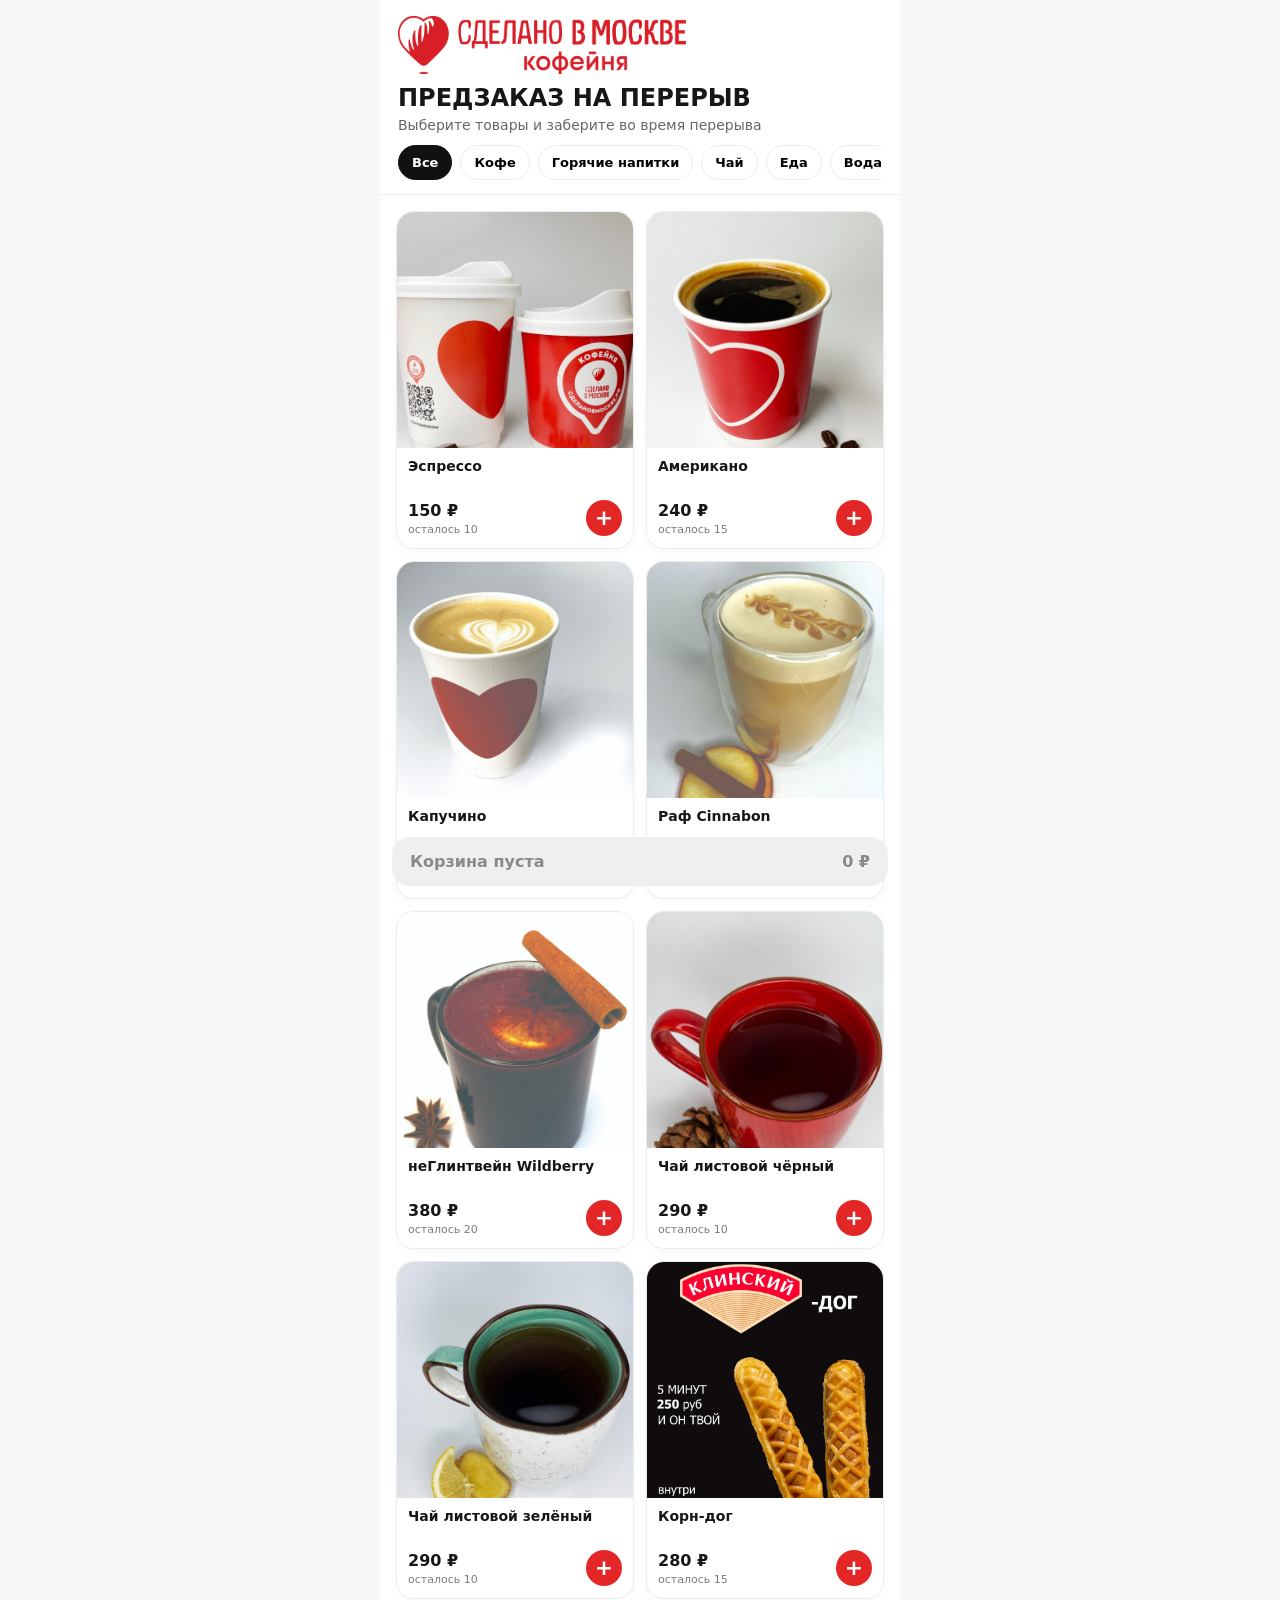
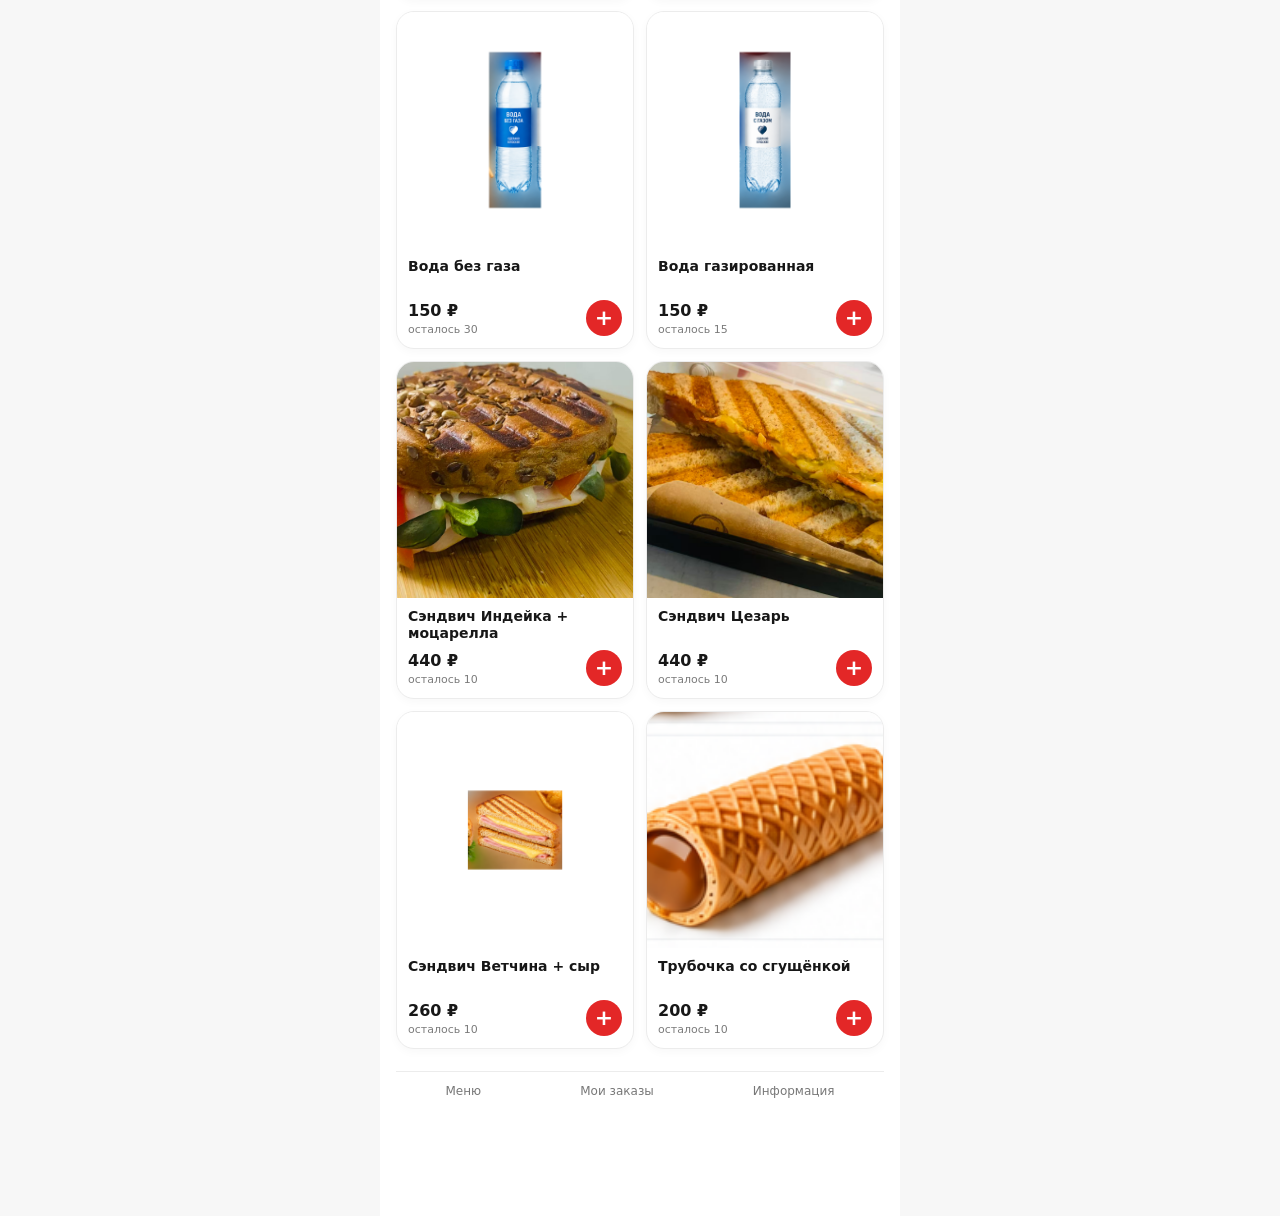
==== index.html @ 0ff58610 "Add files via upload" ====
<!doctype html>
<html lang="ru">
<head>
  <meta charset="utf-8">
  <meta name="viewport" content="width=device-width,initial-scale=1,viewport-fit=cover">
  <meta name="theme-color" content="#ffffff">
  <title>Сделано в Москве — предзаказ</title>
  <link rel="stylesheet" href="styles.css">
</head>
<body>
  <main class="app">
    <header class="header">
      <div class="brand">
        <img class="brand-logo" src="assets/brand/logo.jpg" alt="Сделано в Москве кофейня">
      </div>
      <h1>ПРЕДЗАКАЗ НА ПЕРЕРЫВ</h1>
      <p class="hero-copy">Выберите товары и заберите во время перерыва</p>
      <div class="chips" id="chips"></div>
    </header>

    <section class="menu">
      <div class="grid" id="menu"></div>
      <nav class="bottom-nav">
        <span>Меню</span><span>Мои заказы</span><span>Информация</span>
      </nav>
    </section>

    <button class="cartbar empty" id="cartbar">
      <span>Корзина пуста</span><span>0 ₽</span>
    </button>
  </main>

  <div class="overlay" id="overlay">
    <div class="sheet" id="sheetContent"></div>
  </div>

  <script src="data.js"></script>
  <script src="app.js"></script>
</body>
</html>
---- styles.css ----
:root{
  --red:#e32727;
  --red-dark:#c71818;
  --ink:#171717;
  --muted:#7b7b7b;
  --line:#ececec;
  --bg:#f7f7f7;
  --card:#ffffff;
}
*{box-sizing:border-box}
body{
  margin:0;
  font-family:Inter,ui-sans-serif,system-ui,-apple-system,BlinkMacSystemFont,"Segoe UI",sans-serif;
  color:var(--ink);
  background:var(--bg);
}
button,input{font:inherit}
.app{
  width:min(100%,520px);
  min-height:100vh;
  margin:0 auto;
  background:#fff;
  padding-bottom:100px;
}
.header{
  position:sticky;top:0;z-index:20;
  background:rgba(255,255,255,.96);
  backdrop-filter:blur(12px);
  border-bottom:1px solid var(--line);
  padding:16px 18px 12px;
}
.brand{display:flex;align-items:center;gap:10px;margin-bottom:10px}.brand-logo{display:block;width:min(290px,78%);height:58px;object-fit:contain;object-position:left center}
.brand-mark{
  width:42px;height:42px;border-radius:50%;
  background:var(--red);color:#fff;
  display:grid;place-items:center;
  font-weight:900;font-size:18px;
}
.brand-title{font-size:17px;font-weight:900;line-height:1.05}
.brand-sub{font-size:11px;color:var(--muted);margin-top:3px}
h1{font-size:24px;line-height:1.05;margin:12px 0 6px}
.hero-copy{font-size:14px;color:#666;margin:0 0 12px}
.chips{
  display:flex;gap:8px;overflow:auto;padding-bottom:2px;scrollbar-width:none
}
.chips::-webkit-scrollbar{display:none}
.chip{
  border:1px solid var(--line);background:#fff;border-radius:999px;
  padding:9px 13px;white-space:nowrap;font-size:13px;font-weight:700;cursor:pointer
}
.chip.active{background:#111;color:#fff;border-color:#111}
.menu{padding:16px}
.section-title{font-size:15px;font-weight:900;margin:8px 0 10px}
.grid{display:grid;grid-template-columns:1fr 1fr;gap:12px}
.card{
  border:1px solid var(--line);
  border-radius:18px;
  background:#fff;
  overflow:hidden;
  box-shadow:0 3px 10px rgba(0,0,0,.03);
  min-width:0;
}
.photo{
  aspect-ratio:1/1;
  width:100%;
  object-fit:cover;
  background:#fff;
  display:block;
}
.card-body{padding:10px 11px 12px}
.card-name{
  font-size:14px;font-weight:800;line-height:1.2;min-height:34px
}
.card-meta{display:flex;justify-content:space-between;align-items:end;gap:8px;margin-top:8px}
.price{font-weight:900;font-size:16px}
.stock{font-size:11px;color:var(--muted);margin-top:3px}
.stock.low{color:#d17b00;font-weight:700}
.stock.zero{color:var(--red);font-weight:800}
.add{
  width:36px;height:36px;border-radius:50%;border:0;
  background:var(--red);color:#fff;font-size:22px;line-height:1;
  cursor:pointer;font-weight:700;
}
.add:disabled{background:#ddd;color:#999;cursor:not-allowed}
.cartbar{
  position:fixed;left:50%;bottom:14px;transform:translateX(-50%);
  width:min(calc(100% - 24px),496px);
  background:var(--red);color:#fff;border:0;border-radius:18px;
  padding:15px 18px;z-index:25;
  display:flex;justify-content:space-between;align-items:center;
  font-weight:900;box-shadow:0 10px 30px rgba(227,39,39,.28);
  cursor:pointer;
}
.cartbar.empty{background:#efefef;color:#8a8a8a;box-shadow:none;cursor:default}
.overlay{
  position:fixed;inset:0;background:rgba(0,0,0,.45);z-index:40;
  display:none;align-items:flex-end;justify-content:center
}
.overlay.open{display:flex}
.sheet{
  width:min(100%,520px);max-height:88vh;overflow:auto;
  background:#fff;border-radius:24px 24px 0 0;padding:18px
}
.sheet-head{display:flex;justify-content:space-between;align-items:center}
.sheet h2{margin:0;font-size:22px}
.close{
  border:0;background:#f2f2f2;width:36px;height:36px;border-radius:50%;cursor:pointer
}
.cart-item{display:grid;grid-template-columns:1fr auto;gap:10px;padding:12px 0;border-bottom:1px solid var(--line)}
.qty{display:flex;align-items:center;gap:8px}
.qty button{width:30px;height:30px;border-radius:50%;border:1px solid var(--line);background:#fff;cursor:pointer}
.total{display:flex;justify-content:space-between;font-size:20px;font-weight:900;padding:16px 0}
.primary{
  width:100%;border:0;border-radius:15px;background:var(--red);color:#fff;
  padding:14px 16px;font-weight:900;cursor:pointer
}
.note{
  margin-top:12px;padding:12px;border-radius:14px;background:#fff5f5;
  color:#6d3535;font-size:12px;line-height:1.4
}
.success{padding:16px 0;text-align:center}
.order-number{font-size:42px;font-weight:1000;color:var(--red);margin:12px 0}
.bottom-nav{
  display:flex;justify-content:space-around;padding:12px 0 2px;margin-top:22px;border-top:1px solid var(--line);color:#777;font-size:12px
}

/* admin */
.admin-wrap{width:min(100%,900px);margin:0 auto;padding:18px}
.admin-header{display:flex;justify-content:space-between;align-items:center;gap:16px;margin-bottom:18px}
.admin-header h1{margin:0}
.admin-grid{display:grid;grid-template-columns:repeat(auto-fit,minmax(280px,1fr));gap:12px}
.admin-card{background:#fff;border:1px solid var(--line);border-radius:16px;padding:14px}
.admin-card.off{opacity:.55}
.admin-top{display:flex;justify-content:space-between;gap:12px;align-items:start}
.admin-name{font-weight:900}
.admin-stock{font-size:30px;font-weight:1000;margin:12px 0}
.controls{display:flex;gap:7px;flex-wrap:wrap}
.controls button{
  border:1px solid var(--line);background:#fff;border-radius:10px;padding:8px 10px;font-weight:800;cursor:pointer
}
.controls button.danger{color:var(--red)}
.controls button.main{background:#111;color:#fff;border-color:#111}
.orders{margin-top:22px}
.order-row{
  background:#fff;border:1px solid var(--line);border-radius:14px;padding:12px;margin-bottom:8px
}
.order-row-head{display:flex;justify-content:space-between;font-weight:900}
.small{font-size:12px;color:#777}
.status-btns{display:flex;gap:6px;flex-wrap:wrap;margin-top:9px}
.status-btns button{border:1px solid var(--line);background:#fff;border-radius:9px;padding:6px 8px;cursor:pointer;font-size:12px}
.badge{display:inline-block;padding:4px 7px;border-radius:999px;background:#f1f1f1;font-size:11px;font-weight:800}
@media(max-width:370px){.grid{grid-template-columns:1fr}.app{width:100%}}

.payment-box{margin-top:18px;padding-top:16px;border-top:1px solid var(--line);text-align:center}
.payment-title{font-size:16px;line-height:1.35;font-weight:900;margin:0 auto 14px;max-width:390px}
.payment-qr{display:block;width:min(260px,70vw);height:auto;margin:0 auto 12px;border-radius:12px}
.payment-hint{font-size:12px;color:var(--muted);line-height:1.4;margin:0 auto;max-width:360px}
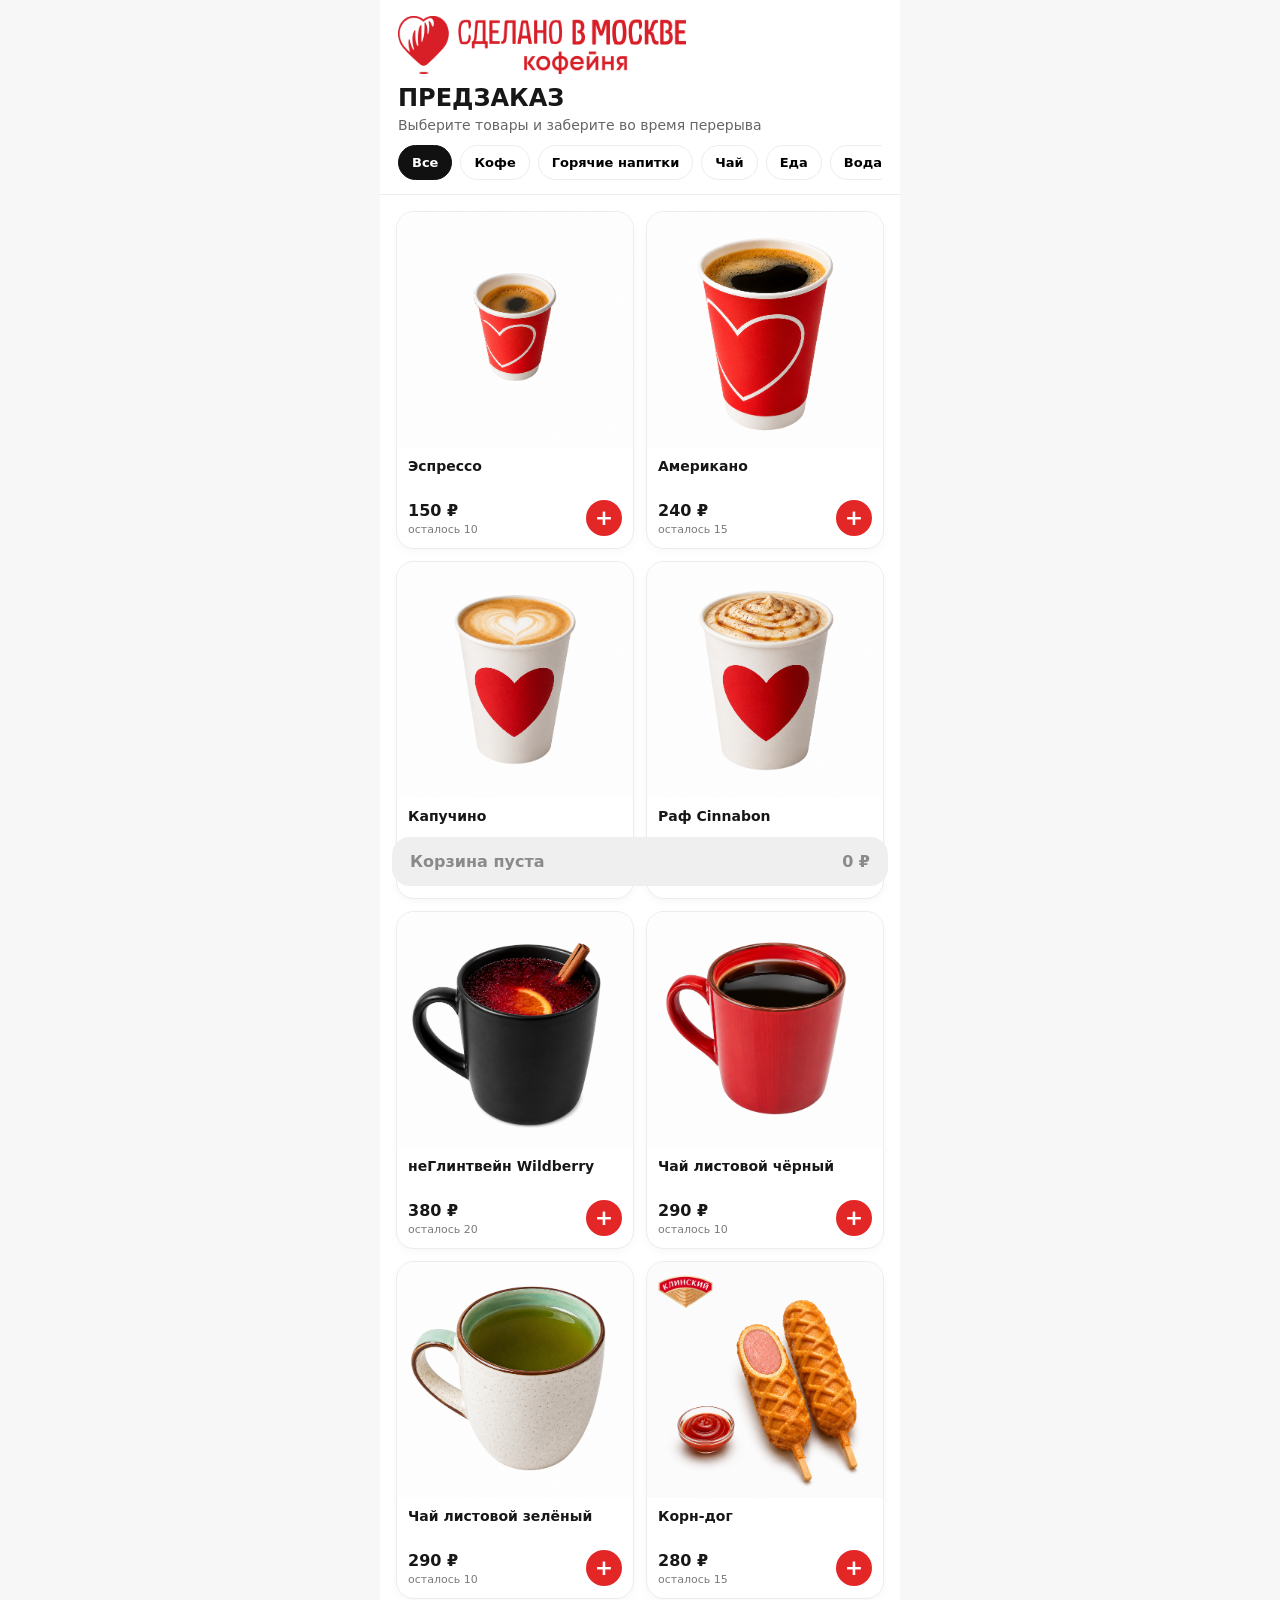
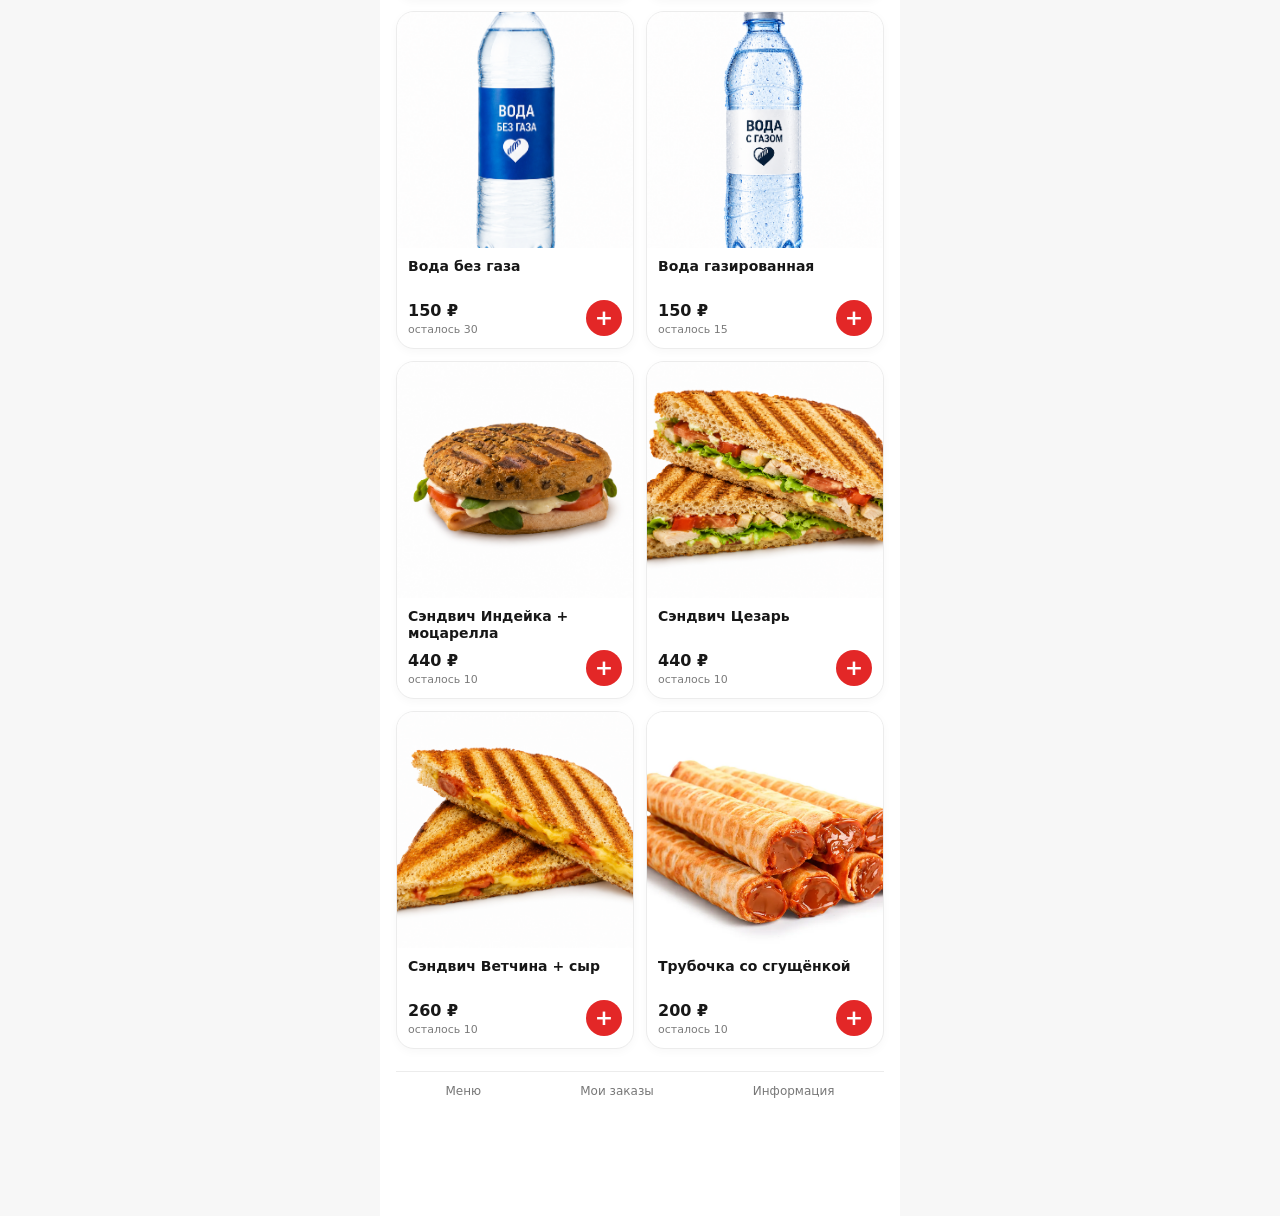
==== commit ba0a429c: "Update index.html" ====
--- a/index.html
+++ b/index.html
@@ -13,7 +13,7 @@
       <div class="brand">
         <img class="brand-logo" src="assets/brand/logo.jpg" alt="Сделано в Москве кофейня">
       </div>
-      <h1>ПРЕДЗАКАЗ НА ПЕРЕРЫВ</h1>
+      <h1>ПРЕДЗАКАЗ</h1>
       <p class="hero-copy">Выберите товары и заберите во время перерыва</p>
       <div class="chips" id="chips"></div>
     </header>
